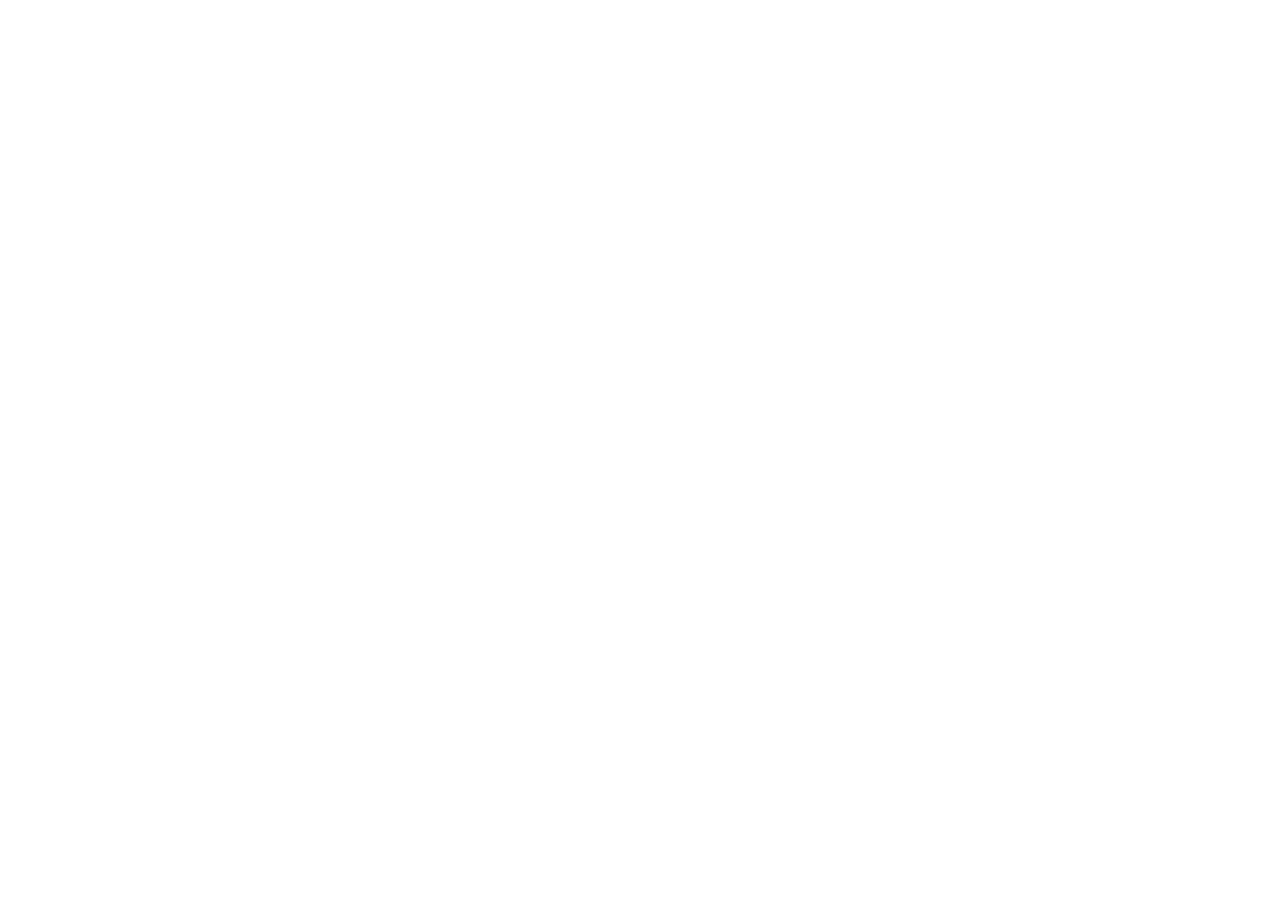
==== about.html @ bbb56600 "organized file structure moved GIER website html, css, js: files and image fokder to main root level" ====
<!doctype html>
<html lang="en">
  <head>
    <meta charset="UTF-8" />
    <meta name="viewport" content="width=device-width, initial-scale=1.0" />
    <title>Document</title>
  </head>
  <body>
    <script src="script.js" defer></script>
  </body>
</html>
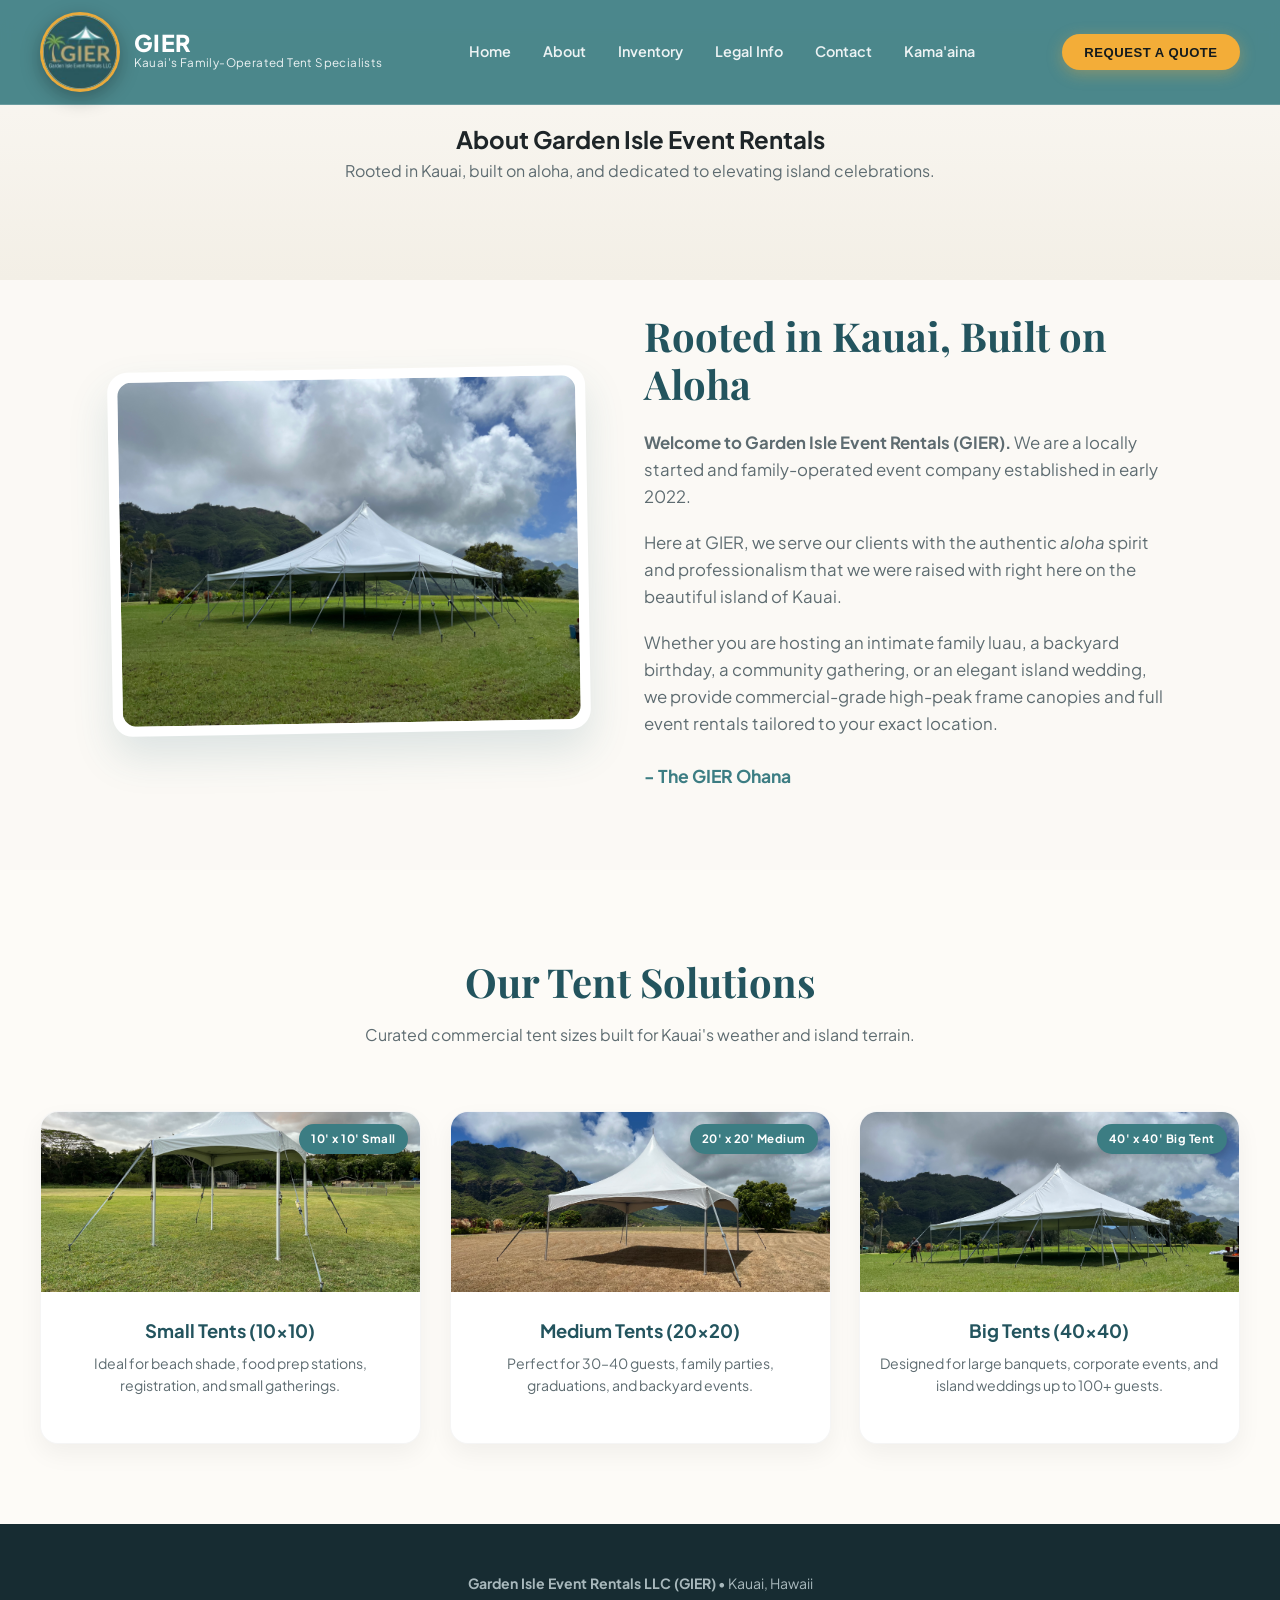
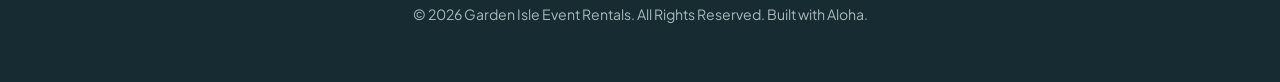
==== commit de72dfb3: "updated multiple files and enhanced modifed GIER logo." ====
--- a/about.html
+++ b/about.html
@@ -3,9 +3,238 @@
   <head>
     <meta charset="UTF-8" />
     <meta name="viewport" content="width=device-width, initial-scale=1.0" />
-    <title>Document</title>
+    <title>About Us - Garden Isle Event Rentals (GIER)</title>
+    <!-- Google Fonts -->
+    <link rel="preconnect" href="https://fonts.googleapis.com" />
+    <link rel="preconnect" href="https://fonts.gstatic.com" crossorigin />
+    <link
+      href="https://fonts.googleapis.com/css2?family=Plus+Jakarta+Sans:wght@400;500;600;700;800&family=Playfair+Display:ital,wght@0,600;0,700;1,400&display=swap"
+      rel="stylesheet"
+    />
+    <link rel="stylesheet" href="style.css" />
   </head>
   <body>
-    <script src="script.js" defer></script>
+    <!-- FLOATING HEADER -->
+    <header>
+      <div class="brand-wrap">
+        <div class="logo-badge">
+          <img src="./images/GIER_logo.jpg" alt="Garden Isle Event Rentals Logo" />
+        </div>
+        <div class="brand-title">
+          <h1>GIER</h1>
+          <p>Kauai's Family-Operated Tent Specialists</p>
+        </div>
+      </div>
+      <nav>
+        <a href="index.html">Home</a>
+        <a href="about.html">About</a>
+        <a href="inventory.html">Inventory</a>
+        <a href="legalinfo.html">Legal Info</a>
+        <a href="contactus.html">Contact</a>
+        <a href="#">Kama'aina</a>
+      </nav>
+      <button class="btn-quote-nav" onclick="openQuoteModal()">
+        Request A Quote
+      </button>
+    </header>
+
+    <!-- PAGE HERO HEADER -->
+    <section class="inventory-section" style="padding-top: 7.5rem; padding-bottom: 2rem;">
+      <div class="section-header">
+        <h1>About Garden Isle Event Rentals</h1>
+        <p>
+          Rooted in Kauai, built on aloha, and dedicated to elevating island celebrations.
+        </p>
+      </div>
+    </section>
+
+    <!-- ABOUT MAIN CONTENT SECTION -->
+    <section class="about-wrap" style="padding: 2rem 2.5rem 5rem 2.5rem;">
+      <div class="about-card-3d">
+        <img
+          src="images/Tent/Pictures/Big Tent/IMG_7495.jpeg"
+          alt="GIER Kauai Tent Setup"
+        />
+      </div>
+      <div class="about-text">
+        <h3>Rooted in Kauai, Built on Aloha</h3>
+        <p>
+          <strong>Welcome to Garden Isle Event Rentals (GIER).</strong> We are a
+          locally started and family-operated event company established in early 2022.
+        </p>
+        <p>
+          Here at GIER, we serve our clients with the authentic <em>aloha</em> spirit and
+          professionalism that we were raised with right here on the beautiful island of Kauai.
+        </p>
+        <p>
+          Whether you are hosting an intimate family luau, a backyard birthday, a community gathering, or an elegant island wedding, we provide commercial-grade high-peak frame canopies and full event rentals tailored to your exact location.
+        </p>
+        <div class="signature-badge">- The GIER Ohana</div>
+      </div>
+    </section>
+
+    <!-- CORE OFFERINGS SECTION -->
+    <section class="gallery-section" style="background: #fdfbf7;">
+      <div class="section-header">
+        <h3>Our Tent Solutions</h3>
+        <p>Curated commercial tent sizes built for Kauai's weather and island terrain.</p>
+      </div>
+
+      <div class="inventory-grid">
+        <div class="tilt-card">
+          <div class="card-thumb">
+            <img src="images/Tent/Pictures/Small Tent/IMG_5499.jpeg" alt="Small Tent 10x10" />
+            <span class="card-tag">10' x 10' Small</span>
+          </div>
+          <div class="card-info">
+            <h4>Small Tents (10x10)</h4>
+            <p>Ideal for beach shade, food prep stations, registration, and small gatherings.</p>
+          </div>
+        </div>
+
+        <div class="tilt-card">
+          <div class="card-thumb">
+            <img src="images/Tent/Pictures/Medium Tent/IMG_1291.jpeg" alt="Medium Tent 20x20" />
+            <span class="card-tag">20' x 20' Medium</span>
+          </div>
+          <div class="card-info">
+            <h4>Medium Tents (20x20)</h4>
+            <p>Perfect for 30–40 guests, family parties, graduations, and backyard events.</p>
+          </div>
+        </div>
+
+        <div class="tilt-card">
+          <div class="card-thumb">
+            <img src="images/Tent/Pictures/Big Tent/IMG_7492.jpeg" alt="Big Tent 40x40" />
+            <span class="card-tag">40' x 40' Big Tent</span>
+          </div>
+          <div class="card-info">
+            <h4>Big Tents (40x40)</h4>
+            <p>Designed for large banquets, corporate events, and island weddings up to 100+ guests.</p>
+          </div>
+        </div>
+      </div>
+    </section>
+
+    <!-- WEB3FORMS MODAL -->
+    <div class="modal-overlay" id="quoteModal">
+      <div class="modal-box">
+        <button class="close-modal" onclick="closeQuoteModal()">&times;</button>
+        <h3>Check Availability & Pricing</h3>
+        <p>
+          Submit your event details and we’ll review availability for your requested date.
+        </p>
+
+        <form id="rentalForm" onsubmit="handleWeb3Form(event)">
+          <input type="checkbox" name="botcheck" class="hidden" />
+
+          <div class="form-grid-2">
+            <div class="input-wrap">
+              <label for="fullName">Full Name *</label>
+              <input
+                type="text"
+                id="fullName"
+                name="name"
+                required
+                placeholder="Keanu Silva"
+              />
+            </div>
+            <div class="input-wrap">
+              <label for="emailAddr">Email Address *</label>
+              <input
+                type="email"
+                id="emailAddr"
+                name="email"
+                required
+                placeholder="keanu@example.com"
+              />
+            </div>
+          </div>
+
+          <div class="form-grid-2">
+            <div class="input-wrap">
+              <label for="phoneNum">Phone Number *</label>
+              <input
+                type="tel"
+                id="phoneNum"
+                name="phone"
+                required
+                placeholder="(808) 555-0123"
+              />
+            </div>
+            <div class="input-wrap">
+              <label for="eventDate">Event Date *</label>
+              <input type="date" id="eventDate" name="event_date" required />
+            </div>
+          </div>
+
+          <div class="form-grid-2">
+            <div class="input-wrap">
+              <label for="itemSelect">Selected Item / Package</label>
+              <select id="itemSelect" name="item_selected">
+                <option value="The Waimea Grand Canyon">
+                  The Waimea Grand Canyon (40x40)
+                </option>
+                <option value="The Poipu Backyard">The Poipu Backyard (20x20)</option>
+                <option value="The Lihue Pop-Up">The Lihue Pop-Up (10x10)</option>
+                <option value="Intimate Gathering Package">
+                  Intimate Gathering Package (30 Guests)
+                </option>
+                <option value="Celebration Package">
+                  Celebration Package (60 Guests)
+                </option>
+              </select>
+            </div>
+            <div class="input-wrap">
+              <label for="surfaceSelect">Installation Surface *</label>
+              <select id="surfaceSelect" name="setup_surface" required>
+                <option value="Grass">Grass (Ground Stakes)</option>
+                <option value="Concrete">
+                  Concrete / Asphalt (Weights Required)
+                </option>
+                <option value="Sand">Sand / Beach Ground</option>
+                <option value="Deck">Wood Deck / Pavers</option>
+              </select>
+            </div>
+          </div>
+
+          <div class="input-wrap">
+            <label for="venueLocation">Kauai Delivery Location / Venue</label>
+            <input
+              type="text"
+              id="venueLocation"
+              name="venue_location"
+              placeholder="e.g. Poipu Beach Park, Kilauea residence"
+            />
+          </div>
+
+          <div class="input-wrap">
+            <label for="eventNotes">Special Logistics / Notes</label>
+            <textarea
+              id="eventNotes"
+              name="notes"
+              rows="3"
+              placeholder="Gate codes, delivery timeframe, chair counts..."
+            ></textarea>
+          </div>
+
+          <button type="submit" id="submitBtn" class="btn-submit-form">
+            Send Quote Request
+          </button>
+        </form>
+      </div>
+    </div>
+
+    <!-- FOOTER -->
+    <footer>
+      <p>
+        <strong>Garden Isle Event Rentals LLC (GIER)</strong> &bull; Kauai, Hawaii
+      </p>
+      <p>
+        &copy; 2026 Garden Isle Event Rentals. All Rights Reserved. Built with Aloha.
+      </p>
+    </footer>
+
+    <script src="script.js"></script>
   </body>
 </html>
--- a/style.css
+++ b/style.css
@@ -0,0 +1,1050 @@
+:root {
+  --primary-teal: #3c7d83;
+  --teal-dark: #23545e;
+  --accent-gold: #f3ad38;
+  --gold-hover: #dc9725;
+  --sand-bg: #fbf9f5;
+  --sand-card: #f3efe6;
+  --text-dark: #1e2528;
+  --text-muted: #5e6c71;
+}
+
+* {
+  box-sizing: border-box;
+  margin: 0;
+  padding: 0;
+}
+
+html {
+  scroll-behavior: smooth;
+}
+
+body {
+  font-family: "Plus Jakarta Sans", sans-serif;
+  color: var(--text-dark);
+  background-color: var(--sand-bg);
+  overflow-x: hidden;
+  line-height: 1.6;
+}
+
+/* --- MODERN GLASSMORPHIC HEADER --- */
+header {
+  position: fixed;
+  top: 0;
+  left: 0;
+  width: 100%;
+  z-index: 100;
+  background: rgba(60, 125, 131, 0.92);
+  -webkit-backdrop-filter: blur(14px);
+  backdrop-filter: blur(14px);
+  border-bottom: 1px solid rgba(255, 255, 255, 0.18);
+  padding: 0.75rem 2.5rem;
+  display: flex;
+  align-items: center;
+  justify-content: space-between;
+  transition: all 0.3s ease;
+}
+
+.brand-wrap {
+  display: flex;
+  align-items: center;
+  gap: 0.85rem;
+}
+
+.logo-badge {
+  width: 80px;
+  height: 80px;
+  max-width: 125px;
+  max-height: 125px;
+  border-radius: 50%;
+  overflow: hidden;
+  border: 3.5px solid rgba(243, 173, 56, 0.95);
+  box-shadow: 0 6px 20px rgba(0, 0, 0, 0.3);
+  background: #3c7d83;
+  display: flex;
+  align-items: center;
+  justify-content: center;
+  flex-shrink: 0;
+  transition: transform 0.25s ease, box-shadow 0.25s ease;
+}
+
+.logo-badge:hover {
+  transform: scale(1.03);
+  box-shadow: 0 8px 24px rgba(243, 173, 56, 0.45);
+}
+
+.logo-badge img {
+  width: 100%;
+  height: 100%;
+  object-fit: cover;
+  display: block;
+  image-rendering: -webkit-optimize-contrast;
+  image-rendering: smooth;
+}
+
+.brand-title h1 {
+  color: #fff;
+  font-size: 1.45rem;
+  font-weight: 800;
+  letter-spacing: 0.5px;
+  line-height: 1;
+}
+
+.brand-title p {
+  color: rgba(255, 255, 255, 0.9);
+  font-size: 0.73rem;
+  letter-spacing: 0.4px;
+}
+
+nav {
+  display: none;
+  gap: 2rem;
+}
+
+@media (min-width: 960px) {
+  nav {
+    display: flex;
+  }
+}
+
+nav a {
+  color: rgba(255, 255, 255, 0.9);
+  text-decoration: none;
+  font-weight: 600;
+  font-size: 0.9rem;
+  transition: color 0.2s ease;
+}
+
+nav a:hover {
+  color: var(--accent-gold);
+}
+
+.btn-quote-nav {
+  background: var(--accent-gold);
+  color: #141b1d;
+  font-weight: 700;
+  font-size: 0.82rem;
+  padding: 0.65rem 1.4rem;
+  border-radius: 30px;
+  border: none;
+  cursor: pointer;
+  text-transform: uppercase;
+  letter-spacing: 0.5px;
+  box-shadow: 0 4px 15px rgba(243, 173, 56, 0.35);
+  transition:
+    transform 0.2s,
+    box-shadow 0.2s;
+}
+
+.btn-quote-nav:hover {
+  background: var(--gold-hover);
+  transform: translateY(-2px);
+  box-shadow: 0 8px 20px rgba(243, 173, 56, 0.45);
+}
+
+/* --- 3D PARALLAX HERO SECTION --- */
+.hero-container {
+  position: relative;
+  height: 92vh;
+  min-height: 600px;
+  perspective: 1200px;
+  overflow: hidden;
+  display: flex;
+  align-items: center;
+  justify-content: center;
+  background: #0f1c20;
+}
+
+.hero-layer {
+  position: absolute;
+  top: 0;
+  left: 0;
+  width: 100%;
+  height: 100%;
+  will-change: transform;
+}
+
+.hero-layer-bg {
+  background:
+    linear-gradient(to bottom, rgba(16, 38, 45, 0.35), rgba(16, 38, 45, 0.65)),
+    url("https://images.unsplash.com/photo-1542259009477-d625272157b7?auto=format&fit=crop&w=2000&q=85")
+      center center / cover no-repeat;
+  transform: scale(1.18) translateZ(-60px);
+}
+
+.hero-particles-canvas {
+  position: absolute;
+  inset: 0;
+  width: 100%;
+  height: 100%;
+  pointer-events: none;
+  z-index: 2;
+}
+
+.hero-content-box {
+  position: relative;
+  z-index: 10;
+  text-align: center;
+  color: #fff;
+  max-width: 900px;
+  padding: 2rem;
+  transform-style: preserve-3d;
+  transition: transform 0.15s ease-out;
+}
+
+.hero-nav-wrap {
+  display: flex;
+  justify-content: center;
+  margin-bottom: 2rem;
+}
+
+.hero-badge-3d {
+  display: inline-flex;
+  align-items: center;
+  gap: 0.5rem;
+  background: rgba(255, 255, 255, 0.15);
+  border: 1px solid rgba(255, 255, 255, 0.3);
+  padding: 0.4rem 1.1rem;
+  border-radius: 30px;
+  font-size: 0.82rem;
+  font-weight: 700;
+  text-transform: uppercase;
+  letter-spacing: 1px;
+  margin-bottom: 1.5rem;
+  backdrop-filter: blur(8px);
+  transform: translateZ(30px);
+}
+
+.hero-content-box h2 {
+  font-family: "Playfair Display", serif;
+  font-size: clamp(2.4rem, 5vw, 4rem);
+  line-height: 1.15;
+  font-weight: 700;
+  margin-bottom: 1.8rem;
+  text-shadow: 0 10px 30px rgba(0, 0, 0, 0.7);
+  transform: translateZ(40px);
+}
+
+.hero-actions {
+  display: flex;
+  gap: 1.2rem;
+  justify-content: center;
+  flex-wrap: wrap;
+  transform: translateZ(50px);
+}
+
+.btn-hero-primary {
+  background: var(--accent-gold);
+  color: #141b1d;
+  font-weight: 700;
+  padding: 0.95rem 2.2rem;
+  border-radius: 50px;
+  text-decoration: none;
+  box-shadow: 0 8px 24px rgba(243, 173, 56, 0.4);
+  transition: all 0.25s ease;
+}
+
+.btn-hero-primary:hover {
+  background: var(--gold-hover);
+  transform: translateY(-3px) scale(1.02);
+}
+
+.btn-hero-secondary {
+  background: rgba(255, 255, 255, 0.12);
+  -webkit-backdrop-filter: blur(10px);
+  backdrop-filter: blur(10px);
+  color: #fff;
+  font-weight: 600;
+  padding: 0.95rem 2.2rem;
+  border-radius: 50px;
+  border: 1px solid rgba(255, 255, 255, 0.4);
+  text-decoration: none;
+  transition: all 0.25s ease;
+}
+
+.btn-hero-secondary:hover {
+  background: rgba(255, 255, 255, 0.25);
+  transform: translateY(-3px);
+}
+
+/* --- ABOUT SECTION --- */
+.about-wrap {
+  max-width: 1140px;
+  margin: 0 auto;
+  padding: 7rem 2rem;
+  display: grid;
+  grid-template-columns: 1fr;
+  gap: 3.5rem;
+  align-items: center;
+}
+
+@media (min-width: 860px) {
+  .about-wrap {
+    grid-template-columns: 1fr 1.1fr;
+  }
+}
+
+.about-card-3d {
+  border-radius: 20px;
+  overflow: hidden;
+  box-shadow: 0 20px 40px rgba(47, 105, 121, 0.15);
+  background: white;
+  padding: 10px;
+  transform: rotate(-1deg);
+  transition: transform 0.4s ease;
+}
+
+.about-card-3d:hover {
+  transform: rotate(0deg) translateY(-6px);
+}
+
+.about-card-3d img {
+  width: 100%;
+  height: auto;
+  border-radius: 14px;
+  display: block;
+}
+
+.about-text h3 {
+  font-family: "Playfair Display", serif;
+  font-size: 2.5rem;
+  color: var(--teal-dark);
+  margin-bottom: 1.4rem;
+  line-height: 1.2;
+}
+
+.about-text p {
+  font-size: 1.05rem;
+  color: var(--text-muted);
+  margin-bottom: 1.2rem;
+}
+
+.signature-badge {
+  font-weight: 700;
+  color: var(--primary-teal);
+  margin-top: 1.5rem;
+  font-size: 1.1rem;
+}
+
+/* --- INTERACTIVE 3D WEBGL VISUALIZER SECTION --- */
+.visualizer-section {
+  padding: 6rem 2rem;
+  background: #0f1c20;
+  color: white;
+  position: relative;
+  overflow: hidden;
+}
+
+.visualizer-header {
+  text-align: center;
+  max-width: 750px;
+  margin: 0 auto 3rem;
+}
+
+.visualizer-header h3 {
+  font-family: "Playfair Display", serif;
+  font-size: 2.6rem;
+  color: #fff;
+  margin-bottom: 0.6rem;
+}
+
+.visualizer-header p {
+  color: rgba(255, 255, 255, 0.75);
+  font-size: 1.05rem;
+}
+
+.visualizer-container {
+  max-width: 1240px;
+  margin: 0 auto;
+  display: grid;
+  grid-template-columns: 1fr;
+  gap: 2rem;
+  background: rgba(255, 255, 255, 0.04);
+  border: 1px solid rgba(255, 255, 255, 0.12);
+  border-radius: 24px;
+  padding: 1.5rem;
+  backdrop-filter: blur(16px);
+  box-shadow: 0 30px 60px rgba(0, 0, 0, 0.4);
+}
+
+@media (min-width: 960px) {
+  .visualizer-container {
+    grid-template-columns: 1fr 340px;
+  }
+}
+
+.webgl-viewport-wrap {
+  position: relative;
+  width: 100%;
+  height: 520px;
+  border-radius: 16px;
+  overflow: hidden;
+  background: #081013;
+  border: 1px solid rgba(255, 255, 255, 0.08);
+}
+
+#webgl-canvas {
+  width: 100%;
+  height: 100%;
+  display: block;
+}
+
+.viewport-overlay-hint {
+  position: absolute;
+  top: 1rem;
+  left: 1rem;
+  background: rgba(0, 0, 0, 0.6);
+  backdrop-filter: blur(8px);
+  padding: 0.4rem 0.9rem;
+  border-radius: 20px;
+  font-size: 0.78rem;
+  color: rgba(255, 255, 255, 0.85);
+  pointer-events: none;
+  border: 1px solid rgba(255, 255, 255, 0.15);
+  display: flex;
+  align-items: center;
+  gap: 0.4rem;
+}
+
+.viewport-overlay-stats {
+  position: absolute;
+  bottom: 1rem;
+  left: 1rem;
+  background: rgba(47, 105, 121, 0.85);
+  backdrop-filter: blur(10px);
+  padding: 0.6rem 1.2rem;
+  border-radius: 12px;
+  border: 1px solid rgba(255, 255, 255, 0.2);
+  display: flex;
+  gap: 1.5rem;
+}
+
+.stat-item span {
+  display: block;
+  font-size: 0.68rem;
+  text-transform: uppercase;
+  letter-spacing: 0.5px;
+  color: rgba(255, 255, 255, 0.75);
+}
+
+.stat-item strong {
+  font-size: 1.1rem;
+  color: var(--accent-gold);
+}
+
+.control-panel {
+  display: flex;
+  flex-direction: column;
+  gap: 1.5rem;
+  justify-content: space-between;
+}
+
+.control-group {
+  background: rgba(255, 255, 255, 0.05);
+  border-radius: 14px;
+  padding: 1.2rem;
+  border: 1px solid rgba(255, 255, 255, 0.08);
+}
+
+.control-group h4 {
+  font-size: 0.92rem;
+  text-transform: uppercase;
+  letter-spacing: 0.8px;
+  color: var(--accent-gold);
+  margin-bottom: 0.9rem;
+  display: flex;
+  align-items: center;
+  gap: 0.5rem;
+}
+
+.btn-grid-3 {
+  display: grid;
+  grid-template-columns: repeat(3, 1fr);
+  gap: 0.5rem;
+}
+
+.btn-grid-2 {
+  display: grid;
+  grid-template-columns: repeat(2, 1fr);
+  gap: 0.5rem;
+}
+
+.ctrl-btn {
+  background: rgba(255, 255, 255, 0.08);
+  border: 1px solid rgba(255, 255, 255, 0.15);
+  color: #fff;
+  padding: 0.6rem 0.4rem;
+  border-radius: 8px;
+  font-size: 0.78rem;
+  font-weight: 600;
+  cursor: pointer;
+  transition: all 0.2s ease;
+  text-align: center;
+}
+
+.ctrl-btn:hover {
+  background: rgba(255, 255, 255, 0.18);
+}
+
+.ctrl-btn.active {
+  background: var(--primary-teal);
+  border-color: var(--accent-gold);
+  color: #fff;
+  box-shadow: 0 0 12px rgba(243, 173, 56, 0.3);
+}
+
+.btn-apply-3d-quote {
+  background: var(--accent-gold);
+  color: #141b1d;
+  font-weight: 800;
+  padding: 1rem;
+  border-radius: 12px;
+  border: none;
+  cursor: pointer;
+  font-size: 0.95rem;
+  text-transform: uppercase;
+  letter-spacing: 0.5px;
+  box-shadow: 0 8px 20px rgba(243, 173, 56, 0.35);
+  transition: all 0.25s ease;
+  width: 100%;
+}
+
+.btn-apply-3d-quote:hover {
+  background: var(--gold-hover);
+  transform: translateY(-2px);
+  box-shadow: 0 12px 25px rgba(243, 173, 56, 0.45);
+}
+
+/* --- 3D INVENTORY SHOWCASE & GLARE CARDS --- */
+.inventory-section {
+  padding: 6rem 2rem 7rem;
+  background: linear-gradient(180deg, var(--sand-bg) 0%, var(--sand-card) 100%);
+}
+
+.section-header {
+  text-align: center;
+  max-width: 650px;
+  margin: 0 auto 4rem;
+}
+
+.section-header h3 {
+  font-family: "Playfair Display", serif;
+  font-size: 2.5rem;
+  color: var(--teal-dark);
+  margin-bottom: 0.5rem;
+}
+
+.section-header p {
+  color: var(--text-muted);
+}
+
+.inventory-grid {
+  max-width: 1240px;
+  margin: 0 auto;
+  display: grid;
+  grid-template-columns: repeat(auto-fit, minmax(225px, 1fr));
+  gap: 1.8rem;
+  perspective: 1200px;
+}
+
+.tilt-card {
+  position: relative;
+  background: #ffffff;
+  border-radius: 18px;
+  overflow: hidden;
+  box-shadow: 0 10px 25px rgba(0, 0, 0, 0.05);
+  display: flex;
+  flex-direction: column;
+  transform-style: preserve-3d;
+  transition:
+    box-shadow 0.2s ease,
+    border-color 0.2s;
+  border: 1px solid rgba(0, 0, 0, 0.04);
+  will-change: transform;
+}
+
+/* Holographic Glare Overlay */
+.card-glare {
+  position: absolute;
+  inset: 0;
+  background: radial-gradient(
+    circle at 50% 50%,
+    rgba(255, 255, 255, 0.4) 0%,
+    rgba(255, 255, 255, 0) 70%
+  );
+  opacity: 0;
+  pointer-events: none;
+  transition: opacity 0.3s ease;
+  z-index: 10;
+}
+
+.tilt-card:hover .card-glare {
+  opacity: 1;
+}
+
+.tilt-card:hover {
+  box-shadow: 0 22px 45px rgba(35, 75, 87, 0.18);
+  border-color: rgba(47, 105, 121, 0.25);
+}
+
+.card-thumb {
+  height: 180px;
+  overflow: hidden;
+  position: relative;
+}
+
+.card-thumb img {
+  width: 100%;
+  height: 100%;
+  object-fit: cover;
+  transition: transform 0.4s ease;
+}
+
+.tilt-card:hover .card-thumb img {
+  transform: scale(1.08);
+}
+
+.card-info {
+  padding: 1.5rem 1.25rem;
+  display: flex;
+  flex-direction: column;
+  flex-grow: 1;
+  justify-content: space-between;
+  text-align: center;
+  transform: translateZ(25px);
+}
+
+.card-info h4 {
+  font-size: 1.15rem;
+  font-weight: 700;
+  color: var(--teal-dark);
+  margin-bottom: 0.4rem;
+}
+
+.card-info p {
+  font-size: 0.88rem;
+  color: var(--text-muted);
+  margin-bottom: 1.4rem;
+  min-height: 2.6em;
+}
+
+.card-btn-group {
+  display: flex;
+  flex-direction: column;
+  gap: 0.5rem;
+}
+
+.btn-card-action {
+  background: var(--primary-teal);
+  color: white;
+  padding: 0.75rem 1.2rem;
+  border-radius: 8px;
+  font-size: 0.88rem;
+  font-weight: 600;
+  border: none;
+  cursor: pointer;
+  width: 100%;
+  transition: background 0.2s ease;
+}
+
+.btn-card-action:hover {
+  background: var(--teal-dark);
+}
+
+.btn-card-3d-preview {
+  background: rgba(47, 105, 121, 0.1);
+  color: var(--primary-teal);
+  border: 1px solid rgba(47, 105, 121, 0.3);
+  padding: 0.55rem;
+  border-radius: 8px;
+  font-size: 0.8rem;
+  font-weight: 700;
+  cursor: pointer;
+  transition: all 0.2s ease;
+  display: flex;
+  align-items: center;
+  justify-content: center;
+  gap: 0.4rem;
+}
+
+.btn-card-3d-preview:hover {
+  background: var(--primary-teal);
+  color: #fff;
+}
+
+.btn-card-gold {
+  background: var(--accent-gold);
+  color: #141b1d;
+  font-weight: 700;
+}
+
+.btn-card-gold:hover {
+  background: var(--gold-hover);
+}
+
+/* --- HOW IT WORKS --- */
+.steps-section {
+  padding: 6rem 2rem;
+  max-width: 1100px;
+  margin: 0 auto;
+  text-align: center;
+}
+
+.steps-section h3 {
+  font-family: "Playfair Display", serif;
+  font-size: 2.4rem;
+  color: var(--teal-dark);
+  margin-bottom: 3.5rem;
+}
+
+.steps-row {
+  display: flex;
+  flex-direction: column;
+  gap: 2rem;
+}
+
+@media (min-width: 768px) {
+  .steps-row {
+    flex-direction: row;
+    align-items: stretch;
+  }
+}
+
+.step-box {
+  background: white;
+  padding: 2.2rem 1.5rem;
+  border-radius: 16px;
+  flex: 1;
+  box-shadow: 0 10px 25px rgba(0, 0, 0, 0.04);
+  border: 1px solid rgba(0, 0, 0, 0.04);
+  transition:
+    transform 0.3s ease,
+    box-shadow 0.3s ease;
+}
+
+.step-box:hover {
+  transform: translateY(-8px);
+  box-shadow: 0 18px 35px rgba(47, 105, 121, 0.12);
+}
+
+.step-icon-wrap {
+  width: 60px;
+  height: 60px;
+  margin: 0 auto 1.2rem;
+  background: #e9f3f5;
+  border-radius: 50%;
+  display: flex;
+  align-items: center;
+  justify-content: center;
+  color: var(--primary-teal);
+}
+
+.step-box h5 {
+  font-size: 1.15rem;
+  font-weight: 700;
+  color: var(--teal-dark);
+  margin-bottom: 0.5rem;
+}
+
+.step-box p {
+  font-size: 0.9rem;
+  color: var(--text-muted);
+}
+
+/* --- MODAL (WEB3FORMS INTEGRATION) --- */
+.modal-overlay {
+  position: fixed;
+  inset: 0;
+  background: rgba(14, 25, 28, 0.7);
+  -webkit-backdrop-filter: blur(8px);
+  backdrop-filter: blur(8px);
+  display: none;
+  align-items: center;
+  justify-content: center;
+  z-index: 1000;
+  opacity: 0;
+  transition: opacity 0.25s ease;
+  padding: 1rem;
+}
+
+.modal-overlay.active {
+  display: flex;
+  opacity: 1;
+}
+
+.modal-box {
+  background: white;
+  width: 100%;
+  max-width: 620px;
+  border-radius: 20px;
+  padding: 2.2rem;
+  box-shadow: 0 25px 50px rgba(0, 0, 0, 0.35);
+  position: relative;
+  max-height: 90vh;
+  overflow-y: auto;
+  transform: scale(0.95);
+  transition: transform 0.25s ease;
+}
+
+.modal-overlay.active .modal-box {
+  transform: scale(1);
+}
+
+.close-modal {
+  position: absolute;
+  top: 1.2rem;
+  right: 1.5rem;
+  font-size: 1.8rem;
+  border: none;
+  background: none;
+  cursor: pointer;
+  color: var(--text-muted);
+}
+
+.modal-box h3 {
+  font-family: "Playfair Display", serif;
+  font-size: 1.9rem;
+  color: var(--teal-dark);
+  margin-bottom: 0.3rem;
+}
+
+.modal-box p {
+  font-size: 0.92rem;
+  color: var(--text-muted);
+  margin-bottom: 1.5rem;
+}
+
+.form-grid-2 {
+  display: grid;
+  grid-template-columns: 1fr;
+  gap: 1rem;
+}
+
+@media (min-width: 540px) {
+  .form-grid-2 {
+    grid-template-columns: 1fr 1fr;
+  }
+}
+
+.input-wrap {
+  margin-bottom: 1.1rem;
+}
+
+.input-wrap label {
+  display: block;
+  font-size: 0.8rem;
+  font-weight: 700;
+  text-transform: uppercase;
+  letter-spacing: 0.5px;
+  color: #3b484d;
+  margin-bottom: 0.35rem;
+}
+
+.input-wrap input,
+.input-wrap select,
+.input-wrap textarea {
+  width: 100%;
+  padding: 0.8rem 0.95rem;
+  border: 1.5px solid #e1e7e9;
+  border-radius: 10px;
+  font-family: inherit;
+  font-size: 0.92rem;
+  outline: none;
+  transition: border-color 0.2s;
+}
+
+.input-wrap input:focus,
+.input-wrap select:focus,
+.input-wrap textarea:focus {
+  border-color: var(--primary-teal);
+}
+
+.btn-submit-form {
+  background: var(--accent-gold);
+  color: #141b1d;
+  font-weight: 700;
+  width: 100%;
+  padding: 0.95rem;
+  border: none;
+  border-radius: 10px;
+  font-size: 1rem;
+  cursor: pointer;
+  transition: background 0.2s;
+  margin-top: 0.5rem;
+}
+
+.btn-submit-form:hover {
+  background: var(--gold-hover);
+}
+
+/* --- FOOTER --- */
+footer {
+  background: #172c32;
+  color: #a8b8bc;
+  padding: 3rem 2rem;
+  text-align: center;
+  font-size: 0.88rem;
+}
+
+footer p {
+  margin-bottom: 0.5rem;
+}
+
+.hidden {
+  display: none !important;
+}
+
+/* --- CARD BADGES --- */
+.card-thumb {
+  position: relative;
+}
+
+.card-tag {
+  position: absolute;
+  top: 12px;
+  right: 12px;
+  background: var(--primary-teal);
+  color: #fff;
+  font-size: 0.72rem;
+  font-weight: 700;
+  padding: 0.35rem 0.75rem;
+  border-radius: 20px;
+  letter-spacing: 0.5px;
+  box-shadow: 0 4px 10px rgba(0, 0, 0, 0.2);
+  z-index: 2;
+}
+
+/* --- REAL TENT PHOTO GALLERY --- */
+.gallery-section {
+  padding: 5rem 2.5rem;
+  background: #f5f2eb;
+}
+
+.gallery-filter-bar {
+  display: flex;
+  justify-content: center;
+  flex-wrap: wrap;
+  gap: 0.75rem;
+  margin-bottom: 2.5rem;
+}
+
+.gallery-filter-btn {
+  background: #fff;
+  color: var(--text-dark);
+  border: 1.5px solid #dce2e4;
+  padding: 0.65rem 1.35rem;
+  border-radius: 30px;
+  font-weight: 700;
+  font-size: 0.88rem;
+  cursor: pointer;
+  transition: all 0.25s ease;
+}
+
+.gallery-filter-btn:hover,
+.gallery-filter-btn.active {
+  background: var(--primary-teal);
+  color: #fff;
+  border-color: var(--primary-teal);
+  box-shadow: 0 4px 12px rgba(47, 105, 121, 0.3);
+}
+
+.gallery-grid {
+  display: grid;
+  grid-template-columns: repeat(auto-fill, minmax(280px, 1fr));
+  gap: 1.5rem;
+  max-width: 1280px;
+  margin: 0 auto;
+}
+
+.gallery-item {
+  position: relative;
+  border-radius: 16px;
+  overflow: hidden;
+  box-shadow: 0 6px 18px rgba(0, 0, 0, 0.08);
+  aspect-ratio: 4 / 3;
+  cursor: pointer;
+  background: #000;
+}
+
+.gallery-item img {
+  width: 100%;
+  height: 100%;
+  object-fit: cover;
+  display: block;
+  transition: transform 0.4s ease, opacity 0.4s ease;
+}
+
+.gallery-item:hover img {
+  transform: scale(1.08);
+  opacity: 0.9;
+}
+
+.gallery-overlay {
+  position: absolute;
+  inset: 0;
+  background: linear-gradient(to top, rgba(15, 28, 32, 0.85) 0%, rgba(15, 28, 32, 0) 60%);
+  display: flex;
+  flex-direction: column;
+  justify-content: flex-end;
+  padding: 1.25rem;
+  opacity: 0;
+  transition: opacity 0.3s ease;
+}
+
+.gallery-item:hover .gallery-overlay {
+  opacity: 1;
+}
+
+.gallery-size-badge {
+  align-self: flex-start;
+  background: var(--accent-gold);
+  color: #141b1d;
+  font-size: 0.7rem;
+  font-weight: 800;
+  padding: 0.25rem 0.6rem;
+  border-radius: 12px;
+  margin-bottom: 0.4rem;
+  text-transform: uppercase;
+}
+
+.gallery-overlay h5 {
+  color: #fff;
+  font-size: 1.05rem;
+  font-weight: 700;
+}
+
+/* --- LIGHTBOX MODAL --- */
+.lightbox-box {
+  background: #172c32;
+  padding: 1.25rem;
+  border-radius: 20px;
+  max-width: 900px;
+  width: 92%;
+  position: relative;
+  box-shadow: 0 25px 60px rgba(0, 0, 0, 0.5);
+  display: flex;
+  flex-direction: column;
+  align-items: center;
+}
+
+#lightboxImg {
+  max-width: 100%;
+  max-height: 70vh;
+  border-radius: 12px;
+  object-fit: contain;
+}
+
+.lightbox-caption {
+  display: flex;
+  align-items: center;
+  justify-content: space-between;
+  width: 100%;
+  margin-top: 1rem;
+  padding: 0 0.5rem;
+  color: #fff;
+}
+
+.lightbox-caption h4 {
+  font-size: 1.15rem;
+  font-weight: 700;
+}
